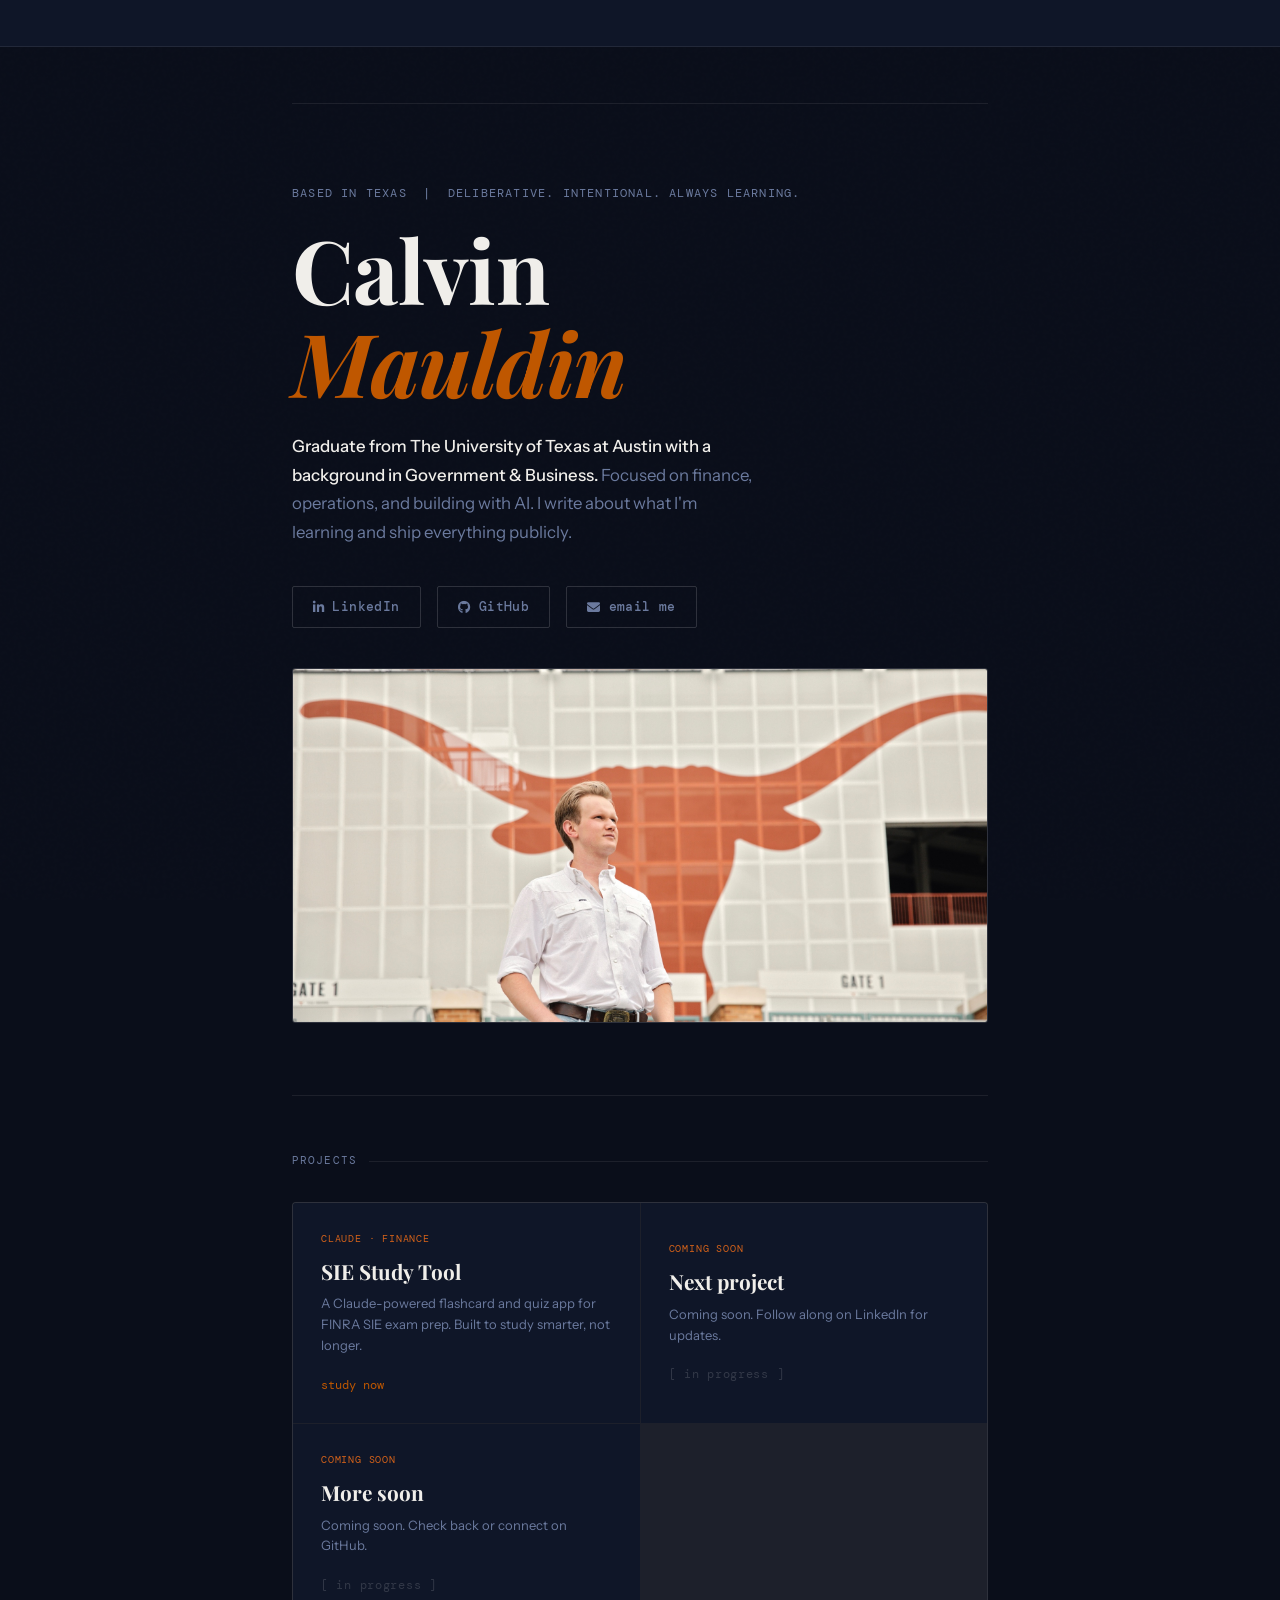
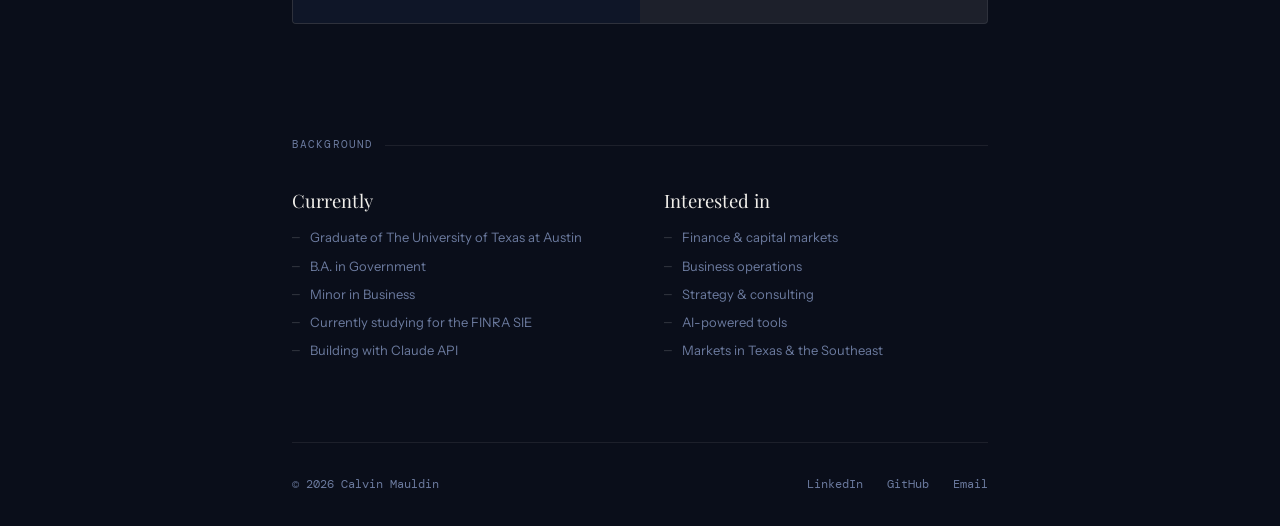
==== index.html @ 6a1c73a0 "change to study now" ====
<!DOCTYPE html>
<html lang="en">
<head>
  <meta charset="UTF-8" />
  <meta name="viewport" content="width=device-width, initial-scale=1.0" />
  <title>Calvin Mauldin</title>
  <link rel="preconnect" href="https://fonts.googleapis.com" />
  <link rel="preconnect" href="https://fonts.gstatic.com" crossorigin />
  <link href="https://fonts.googleapis.com/css2?family=Playfair+Display:ital,wght@0,700;1,700&family=DM+Mono:wght@400;500&family=Instrument+Sans:wght@400;500&display=swap" rel="stylesheet" />
  <link rel="stylesheet" href="https://cdnjs.cloudflare.com/ajax/libs/font-awesome/6.5.0/css/all.min.css"/>
  <style>
    *, *::before, *::after { box-sizing: border-box; margin: 0; padding: 0; }

    :root {
      --bg:       #0a0e1a;
      --bg2:      #0f1628;
      --bg3:      #1a2440;
      --border:   rgba(255,255,255,0.08);
      --border2:  rgba(255,255,255,0.15);
      --text:     #f0eeea;
      --muted:    #6b7a9e;
      --accent:   #bf5700;
      --accent2:  #d4621a;
      --serif:    'Playfair Display', Georgia, serif;
      --sans:     'Instrument Sans', sans-serif;
      --mono:     'DM Mono', monospace;
    }

    html { scroll-behavior: smooth; }

    body {
      background: var(--bg);
      color: var(--text);
      font-family: var(--sans);
      font-size: 16px;
      line-height: 1.6;
      min-height: 100vh;
      -webkit-font-smoothing: antialiased;
    }

    body::before {
      content: '';
      position: fixed;
      inset: 0;
      background-image: url("data:image/svg+xml,%3Csvg viewBox='0 0 256 256' xmlns='http://www.w3.org/2000/svg'%3E%3Cfilter id='noise'%3E%3CfeTurbulence type='fractalNoise' baseFrequency='0.9' numOctaves='4' stitchTiles='stitch'/%3E%3C/filter%3E%3Crect width='100%25' height='100%25' filter='url(%23noise)' opacity='0.04'/%3E%3C/svg%3E");
      pointer-events: none;
      z-index: 0;
      opacity: 0.35;
    }

    .ticker-wrap {
      width: 100%;
      background: #0f1628;
      border-bottom: 1px solid rgba(255,255,255,0.08);
      overflow: hidden;
      position: relative;
      z-index: 10;
    }

    .container {
      max-width: 760px;
      margin: 0 auto;
      padding: 0 2rem;
      position: relative;
      z-index: 1;
    }

    nav {
      padding: 2rem 0 1.5rem;
      display: flex;
      align-items: center;
      justify-content: space-between;
      border-bottom: 1px solid var(--border);
    }

    .nav-name {
      font-family: var(--mono);
      font-size: 13px;
      font-weight: 500;
      letter-spacing: 0.04em;
      color: var(--accent);
      opacity: 0;
      animation: fadeUp 0.5s ease forwards;
    }

    .nav-links {
      display: flex;
      gap: 1.75rem;
      list-style: none;
      opacity: 0;
      animation: fadeUp 0.5s ease 0.1s forwards;
    }

    .nav-links a {
      font-size: 13px;
      color: var(--muted);
      text-decoration: none;
      letter-spacing: 0.02em;
      transition: color 0.2s;
    }
    .nav-links a:hover { color: var(--text); }

    /* hero — stacked with wide banner photo */
    .hero {
      padding: 5rem 0 4.5rem;
    }

    .hero-content { min-width: 0; margin-bottom: 2.5rem; }

    .hero-eyebrow {
      font-family: var(--mono);
      font-size: 12px;
      color: var(--muted);
      letter-spacing: 0.1em;
      text-transform: uppercase;
      margin-bottom: 1.25rem;
      opacity: 0;
      animation: fadeUp 0.6s ease 0.15s forwards;
    }

    .hero-name {
      font-family: var(--serif);
      font-size: clamp(3rem, 8vw, 5.5rem);
      line-height: 1.05;
      letter-spacing: -0.01em;
      color: var(--text);
      margin-bottom: 1.5rem;
      opacity: 0;
      animation: fadeUp 0.7s ease 0.2s forwards;
    }

    .hero-name em {
      font-style: italic;
      color: var(--accent);
    }

    .hero-bio {
      font-size: 1.05rem;
      color: var(--muted);
      max-width: 460px;
      line-height: 1.7;
      margin-bottom: 2.5rem;
      opacity: 0;
      animation: fadeUp 0.7s ease 0.3s forwards;
    }

    .hero-bio strong {
      color: var(--text);
      font-weight: 500;
    }

    .hero-links {
      display: flex;
      gap: 1rem;
      flex-wrap: wrap;
      opacity: 0;
      animation: fadeUp 0.7s ease 0.4s forwards;
    }

    /* portrait — full image stacked below */
    .hero-portrait {
      opacity: 0;
      animation: fadeUp 0.8s ease 0.45s forwards;
      width: 100%;
    }

    .hero-portrait img {
      width: 100%;
      height: auto;
      border-radius: 3px;
      border: 1px solid var(--border2);
      display: block;
    }

    .btn {
      display: inline-flex;
      align-items: center;
      gap: 0.5rem;
      padding: 0.6rem 1.25rem;
      border-radius: 2px;
      font-size: 13px;
      font-family: var(--mono);
      font-weight: 500;
      letter-spacing: 0.03em;
      text-decoration: none;
      transition: all 0.2s;
      cursor: pointer;
    }

    .btn-primary {
      background: var(--accent);
      color: #0e0e0d;
      border: 1px solid var(--accent);
    }
    .btn-primary:hover { background: transparent; color: var(--accent); }

    .btn-ghost {
      background: transparent;
      color: var(--muted);
      border: 1px solid var(--border2);
    }
    .btn-ghost:hover { border-color: var(--accent2); color: var(--accent2); }

    .section-rule {
      height: 1px;
      background: var(--border);
      margin: 0 0 3.5rem;
    }

    .section-label {
      font-family: var(--mono);
      font-size: 11px;
      color: var(--muted);
      letter-spacing: 0.1em;
      text-transform: uppercase;
      margin-bottom: 2rem;
      display: flex;
      align-items: center;
      gap: 0.75rem;
    }
    .section-label::after {
      content: '';
      flex: 1;
      height: 1px;
      background: var(--border);
    }

    .projects { padding-bottom: 5rem; }

    .projects-grid {
      display: grid;
      grid-template-columns: repeat(auto-fill, minmax(280px, 1fr));
      gap: 1px;
      background: var(--border);
      border: 1px solid var(--border);
      border-radius: 4px;
      overflow: hidden;
      margin-bottom: 2rem;
    }

    .project-card {
      background: var(--bg2);
      padding: 1.75rem;
      transition: background 0.2s;
      position: relative;
    }
    .project-card:hover { background: var(--bg3); }

    .project-card.placeholder {
      display: flex;
      flex-direction: column;
      align-items: flex-start;
      justify-content: center;
      min-height: 180px;
    }

    .project-tag {
      font-family: var(--mono);
      font-size: 10px;
      letter-spacing: 0.08em;
      text-transform: uppercase;
      color: var(--accent2);
      margin-bottom: 0.75rem;
    }

    .project-title {
      font-family: var(--serif);
      font-size: 1.3rem;
      color: var(--text);
      margin-bottom: 0.6rem;
      line-height: 1.2;
    }

    .project-desc {
      font-size: 13px;
      color: var(--muted);
      line-height: 1.6;
      margin-bottom: 1.25rem;
    }

    .project-link {
      font-family: var(--mono);
      font-size: 12px;
      color: var(--accent);
      text-decoration: none;
      display: inline-flex;
      align-items: center;
      gap: 0.3rem;
      transition: gap 0.2s;
    }
    .project-link:hover { gap: 0.5rem; }

    .coming-soon {
      font-family: var(--mono);
      font-size: 12px;
      color: var(--border2);
      letter-spacing: 0.06em;
    }

    .about { padding-bottom: 5rem; }

    .about-grid {
      display: grid;
      grid-template-columns: 1fr 1fr;
      gap: 3rem;
    }

    .about-col h3 {
      font-family: var(--serif);
      font-size: 1.15rem;
      color: var(--text);
      margin-bottom: 0.75rem;
      font-weight: 400;
    }

    .about-list {
      list-style: none;
      display: flex;
      flex-direction: column;
      gap: 0.4rem;
    }

    .about-list li {
      font-size: 13px;
      color: var(--muted);
      display: flex;
      gap: 0.6rem;
      align-items: baseline;
    }

    .about-list li::before {
      content: '—';
      color: var(--border2);
      font-family: var(--mono);
      flex-shrink: 0;
    }

    footer {
      border-top: 1px solid var(--border);
      padding: 2rem 0;
      display: flex;
      align-items: center;
      justify-content: space-between;
      flex-wrap: wrap;
      gap: 1rem;
    }

    .footer-copy {
      font-family: var(--mono);
      font-size: 12px;
      color: var(--muted);
    }

    .footer-links { display: flex; gap: 1.5rem; }

    .footer-links a {
      font-family: var(--mono);
      font-size: 12px;
      color: var(--muted);
      text-decoration: none;
      transition: color 0.2s;
    }
    .footer-links a:hover { color: var(--accent); }

    @keyframes fadeUp {
      from { opacity: 0; transform: translateY(16px); }
      to   { opacity: 1; transform: translateY(0); }
    }

    .reveal {
      opacity: 0;
      transform: translateY(20px);
      transition: opacity 0.6s ease, transform 0.6s ease;
    }
    .reveal.visible { opacity: 1; transform: translateY(0); }

    @media (max-width: 620px) {
      .about-grid { grid-template-columns: 1fr; gap: 2rem; }
      .hero-name { font-size: 3rem; }
      nav { flex-direction: column; align-items: flex-start; gap: .75rem; }
    }
  </style>
</head>
<body>

  <!-- TICKER -->
  <div class="ticker-wrap">
    <iframe scrolling="no" allowtransparency="true" frameborder="0"
      style="display:block;width:100%;height:46px"
      src="https://www.tradingview.com/embed-widget/ticker-tape/?locale=en#%7B%22symbols%22%3A%5B%7B%22description%22%3A%22S%26P%20500%22%2C%22proName%22%3A%22FOREXCOM%3ASPX500%22%7D%2C%7B%22description%22%3A%22Berkshire%20A%22%2C%22proName%22%3A%22NYSE%3ABRK.A%22%7D%2C%7B%22description%22%3A%22Berkshire%20B%22%2C%22proName%22%3A%22NYSE%3ABRK.B%22%7D%2C%7B%22description%22%3A%22Apple%22%2C%22proName%22%3A%22NASDAQ%3AAAPL%22%7D%2C%7B%22description%22%3A%22Tesla%22%2C%22proName%22%3A%22NASDAQ%3ATSLA%22%7D%2C%7B%22description%22%3A%22Nvidia%22%2C%22proName%22%3A%22NASDAQ%3ANVDA%22%7D%2C%7B%22description%22%3A%22Goldman%22%2C%22proName%22%3A%22NYSE%3AGS%22%7D%2C%7B%22description%22%3A%22Palantir%22%2C%22proName%22%3A%22NYSE%3APLTR%22%7D%2C%7B%22description%22%3A%22JPMorgan%22%2C%22proName%22%3A%22NYSE%3AJPM%22%7D%2C%7B%22description%22%3A%22Moelis%22%2C%22proName%22%3A%22NYSE%3AMC%22%7D%2C%7B%22description%22%3A%22UBS%22%2C%22proName%22%3A%22NYSE%3AUBS%22%7D%2C%7B%22description%22%3A%22Bank%20of%20America%22%2C%22proName%22%3A%22NYSE%3ABAC%22%7D%2C%7B%22description%22%3A%22Lockheed%22%2C%22proName%22%3A%22NYSE%3ALMT%22%7D%2C%7B%22description%22%3A%22Dell%22%2C%22proName%22%3A%22NYSE%3ADELL%22%7D%2C%7B%22description%22%3A%22IBM%22%2C%22proName%22%3A%22NYSE%3AIBM%22%7D%2C%7B%22description%22%3A%22QXO%22%2C%22proName%22%3A%22NYSE%3AQXO%22%7D%2C%7B%22description%22%3A%22XPO%22%2C%22proName%22%3A%22NYSE%3AXPO%22%7D%2C%7B%22description%22%3A%22GXO%22%2C%22proName%22%3A%22NYSE%3AGXO%22%7D%2C%7B%22description%22%3A%22RXO%22%2C%22proName%22%3A%22NYSE%3ARXO%22%7D%2C%7B%22description%22%3A%22TopBuild%22%2C%22proName%22%3A%22NYSE%3ATBI%22%7D%2C%7B%22description%22%3A%22Nike%22%2C%22proName%22%3A%22NYSE%3ANKE%22%7D%2C%7B%22description%22%3A%22On%20Running%22%2C%22proName%22%3A%22NYSE%3AONON%22%7D%2C%7B%22description%22%3A%22Starbucks%22%2C%22proName%22%3A%22NASDAQ%3ASBUX%22%7D%2C%7B%22description%22%3A%22Chevron%22%2C%22proName%22%3A%22NYSE%3ACVX%22%7D%2C%7B%22description%22%3A%22Exxon%22%2C%22proName%22%3A%22NYSE%3AXOM%22%7D%2C%7B%22description%22%3A%22Shell%22%2C%22proName%22%3A%22NYSE%3ASHEL%22%7D%2C%7B%22description%22%3A%22BP%22%2C%22proName%22%3A%22NYSE%3ABP%22%7D%2C%7B%22description%22%3A%22Crude%20Oil%22%2C%22proName%22%3A%22TVC%3AUSOIL%22%7D%2C%7B%22description%22%3A%2210Y%20Treasury%22%2C%22proName%22%3A%22TVC%3AUS10Y%22%7D%2C%7B%22description%22%3A%22Gold%22%2C%22proName%22%3A%22TVC%3AGOLD%22%7D%2C%7B%22description%22%3A%22Bitcoin%22%2C%22proName%22%3A%22BITSTAMP%3ABTCUSD%22%7D%2C%7B%22description%22%3A%22Amazon%22%2C%22proName%22%3A%22NASDAQ%3AAMZN%22%7D%2C%7B%22description%22%3A%22Visa%22%2C%22proName%22%3A%22NYSE%3AV%22%7D%5D%2C%22showSymbolLogo%22%3Atrue%2C%22isTransparent%22%3Atrue%2C%22displayMode%22%3A%22adaptive%22%2C%22colorTheme%22%3A%22dark%22%7D">
    </iframe>
  </div>

  <div class="container">

    <nav></nav>

    <!-- hero -->
    <section class="hero">
      <div class="hero-content">
        <p class="hero-eyebrow">Based in Texas &nbsp;|&nbsp; Deliberative. Intentional. Always learning.</p>
        <h1 class="hero-name">Calvin<br /><em>Mauldin</em></h1>
        <p class="hero-bio">
          <strong>Graduate from The University of Texas at Austin with a background in Government &amp; Business.</strong> Focused on finance, operations, and building with AI. I write about what I'm learning and ship everything publicly.
        </p>
        <div class="hero-links">
          <a href="https://linkedin.com/in/calvinwmauldin" target="_blank" rel="noopener" class="btn btn-ghost"><i class="fab fa-linkedin-in"></i> LinkedIn</a>
          <a href="https://github.com/cwmtx2003" target="_blank" rel="noopener" class="btn btn-ghost"><i class="fab fa-github"></i> GitHub</a>
          <a href="mailto:calvin9306@outlook.com" class="btn btn-ghost"><i class="fas fa-envelope"></i> email me</a>
        </div>
      </div>
      <div class="hero-portrait">
        <img src="Calvinwebsiteheadshot.jpg" alt="Calvin Mauldin at UT Austin" />
      </div>
    </section>

    <!-- projects -->
    <section class="projects" id="projects">
      <div class="section-rule"></div>
      <p class="section-label reveal">Projects</p>
      <div class="projects-grid reveal">
        <div class="project-card placeholder">
          <span class="project-tag">Claude · Finance</span>
          <h2 class="project-title">SIE Study Tool</h2>
          <p class="project-desc">A Claude-powered flashcard and quiz app for FINRA SIE exam prep. Built to study smarter, not longer.</p>
          <a href="/sie-study-tool/" class="project-link" target="_blank" rel="noopener noreferrer">study now</a>
        </div>
        <div class="project-card placeholder">
          <span class="project-tag">Coming soon</span>
          <h2 class="project-title">Next project</h2>
          <p class="project-desc">Coming soon. Follow along on LinkedIn for updates.</p>
          <span class="coming-soon">[ in progress ]</span>
        </div>
        <div class="project-card placeholder">
          <span class="project-tag">Coming soon</span>
          <h2 class="project-title">More soon</h2>
          <p class="project-desc">Coming soon. Check back or connect on GitHub.</p>
          <span class="coming-soon">[ in progress ]</span>
        </div>
      </div>
    </section>

    <!-- about -->
    <section class="about" id="about">
      <p class="section-label reveal">Background</p>
      <div class="about-grid reveal">
        <div class="about-col">
          <h3>Currently</h3>
          <ul class="about-list">
            <li>Graduate of The University of Texas at Austin</li>
            <li>B.A. in Government</li>
            <li>Minor in Business</li>
            <li>Currently studying for the FINRA SIE</li>
            <li>Building with Claude API</li>
          </ul>
        </div>
        <div class="about-col">
          <h3>Interested in</h3>
          <ul class="about-list">
            <li>Finance &amp; capital markets</li>
            <li>Business operations</li>
            <li>Strategy &amp; consulting</li>
            <li>AI-powered tools</li>
            <li>Markets in Texas &amp; the Southeast</li>
          </ul>
        </div>
      </div>
    </section>

    <!-- footer -->
    <footer>
      <span class="footer-copy">© 2026 Calvin Mauldin</span>
      <div class="footer-links">
        <a href="https://linkedin.com/in/calvinwmauldin" target="_blank" rel="noopener">LinkedIn</a>
        <a href="https://github.com/cwmtx2003" target="_blank" rel="noopener">GitHub</a>
        <a href="mailto:calvin9306@outlook.com">Email</a>
      </div>
    </footer>

  </div>

  <script>
    const reveals = document.querySelectorAll('.reveal');
    const observer = new IntersectionObserver((entries) => {
      entries.forEach(e => { if (e.isIntersecting) { e.target.classList.add('visible'); } });
    }, { threshold: 0.1 });
    reveals.forEach(el => observer.observe(el));
  </script>

</body>
</html>
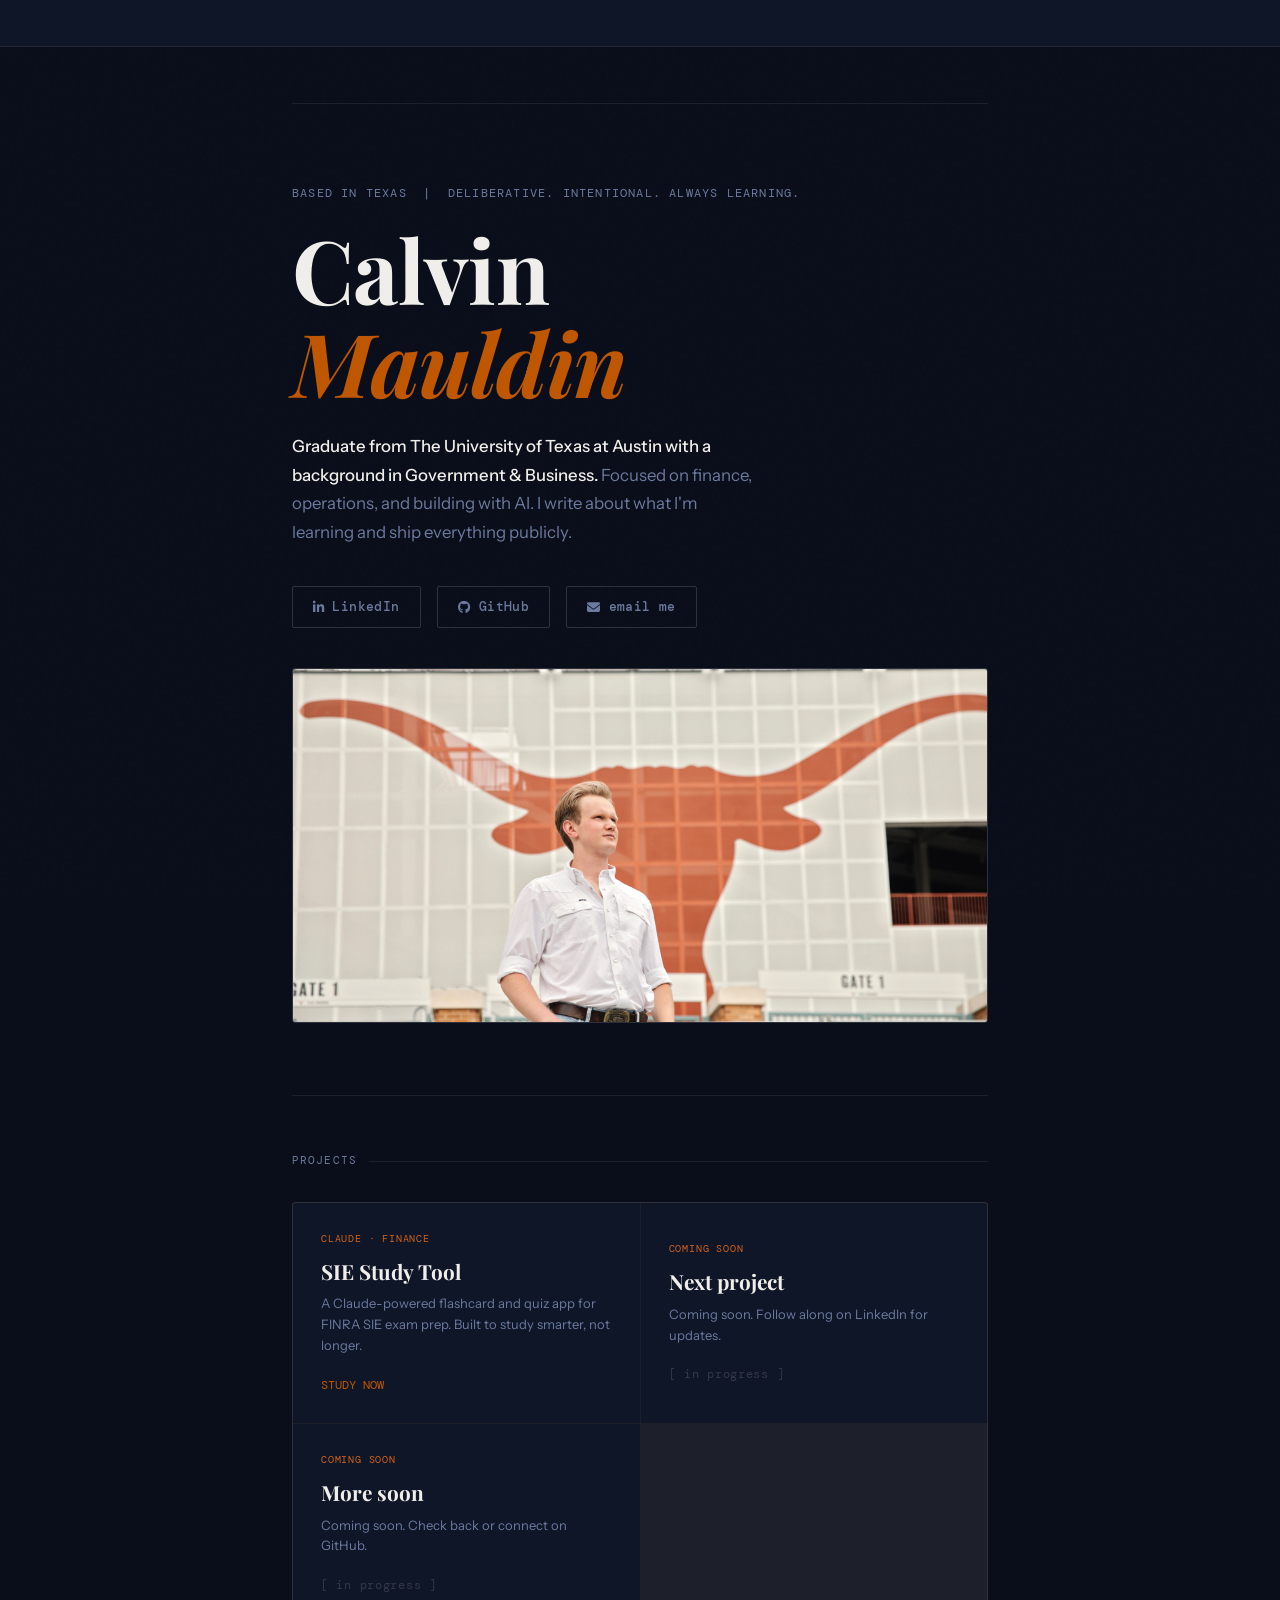
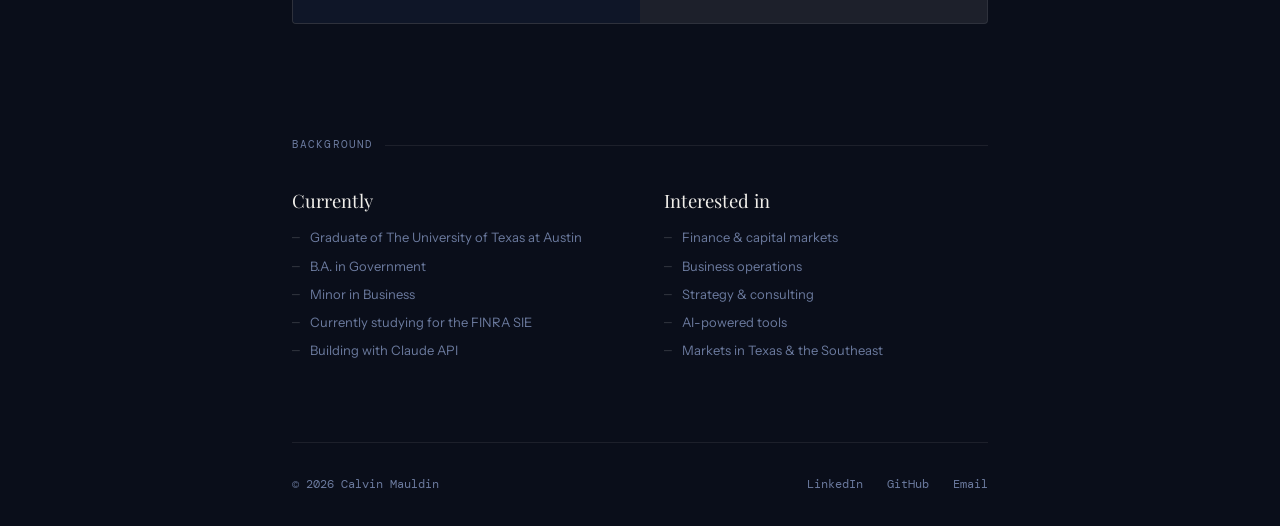
==== commit 04586bc8: "study now all caps" ====
--- a/index.html
+++ b/index.html
@@ -423,7 +423,7 @@
           <span class="project-tag">Claude · Finance</span>
           <h2 class="project-title">SIE Study Tool</h2>
           <p class="project-desc">A Claude-powered flashcard and quiz app for FINRA SIE exam prep. Built to study smarter, not longer.</p>
-          <a href="/sie-study-tool/" class="project-link" target="_blank" rel="noopener noreferrer">study now</a>
+          <a href="/sie-study-tool/" class="project-link" target="_blank" rel="noopener noreferrer">STUDY NOW</a>
         </div>
         <div class="project-card placeholder">
           <span class="project-tag">Coming soon</span>
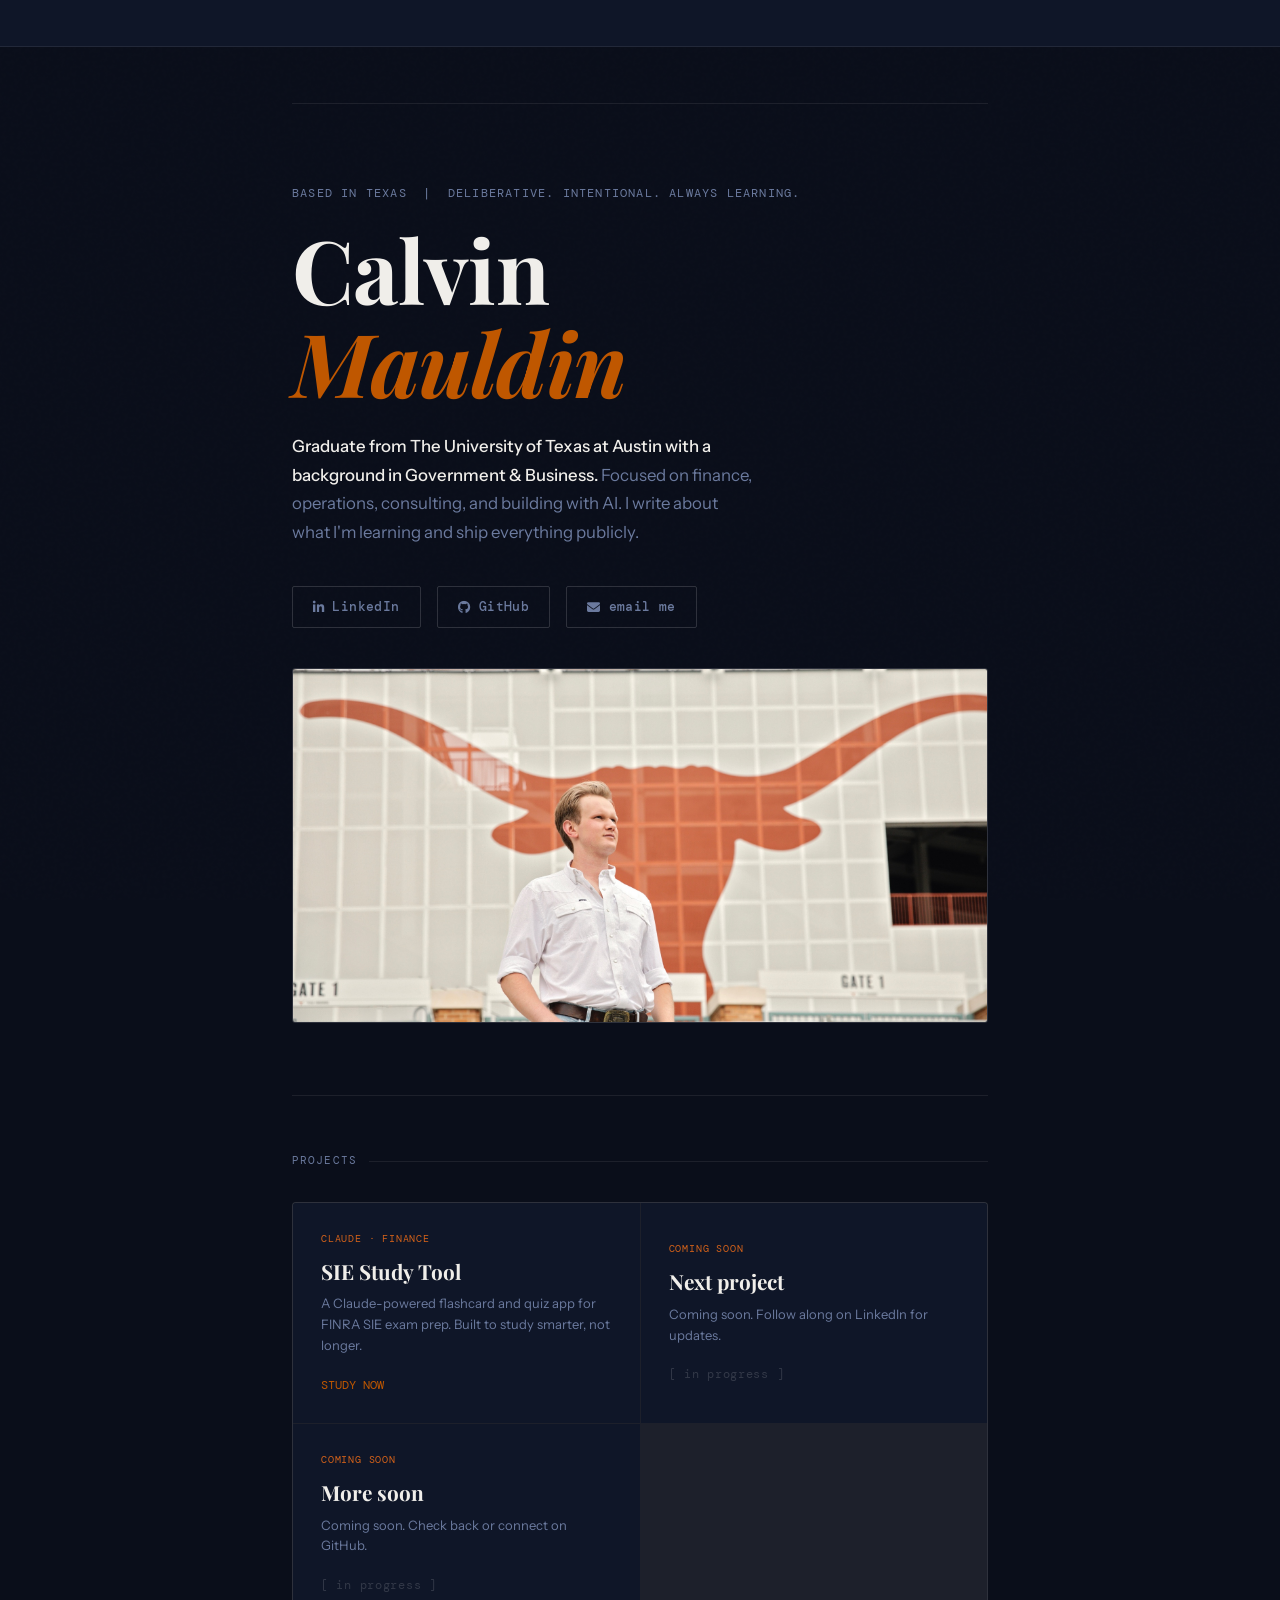
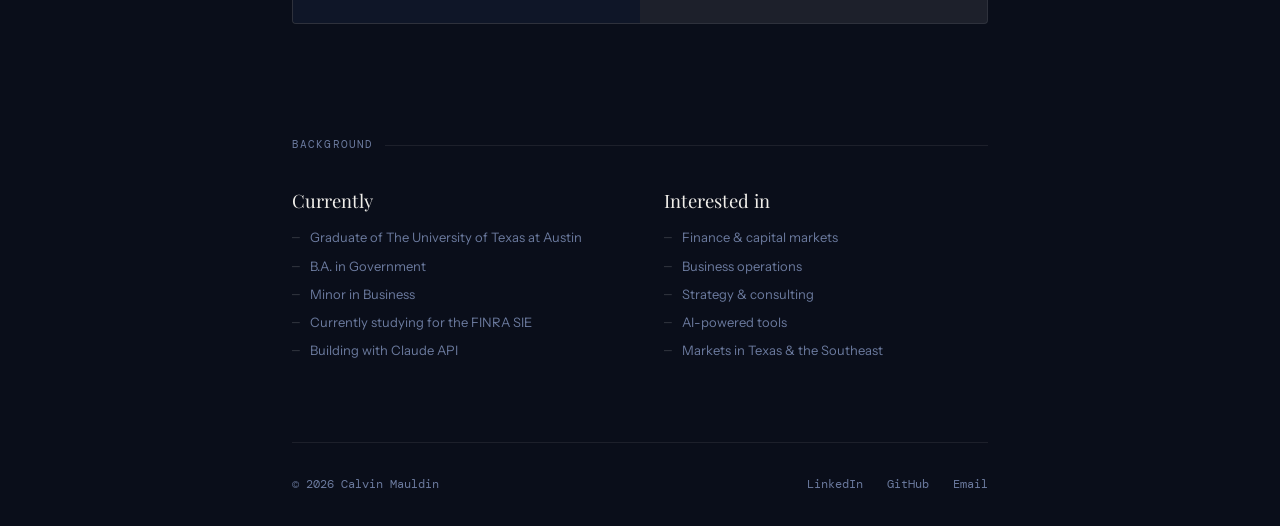
==== commit 63312931: "headline tweak" ====
--- a/index.html
+++ b/index.html
@@ -401,7 +401,7 @@
         <p class="hero-eyebrow">Based in Texas &nbsp;|&nbsp; Deliberative. Intentional. Always learning.</p>
         <h1 class="hero-name">Calvin<br /><em>Mauldin</em></h1>
         <p class="hero-bio">
-          <strong>Graduate from The University of Texas at Austin with a background in Government &amp; Business.</strong> Focused on finance, operations, and building with AI. I write about what I'm learning and ship everything publicly.
+          <strong>Graduate from The University of Texas at Austin with a background in Government &amp; Business.</strong> Focused on finance, operations, consulting, and building with AI. I write about what I'm learning and ship everything publicly.
         </p>
         <div class="hero-links">
           <a href="https://linkedin.com/in/calvinwmauldin" target="_blank" rel="noopener" class="btn btn-ghost"><i class="fab fa-linkedin-in"></i> LinkedIn</a>
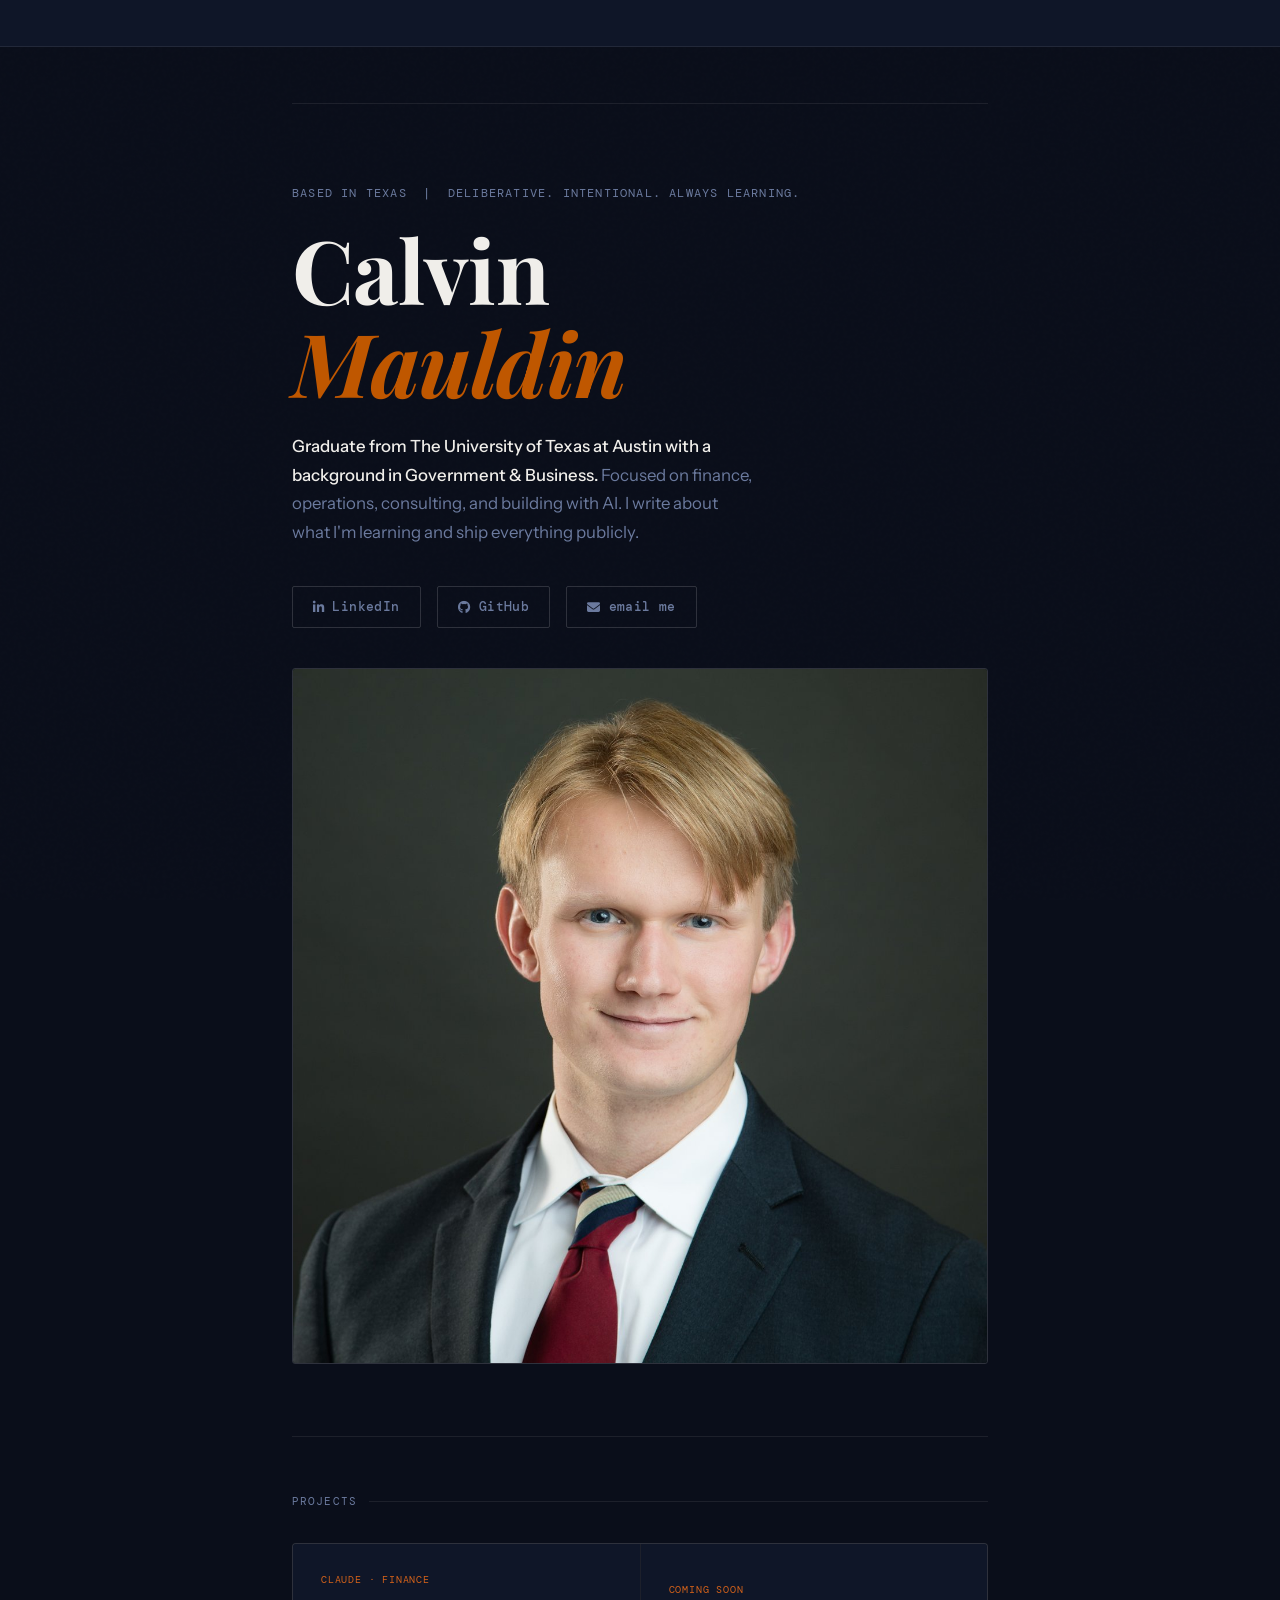
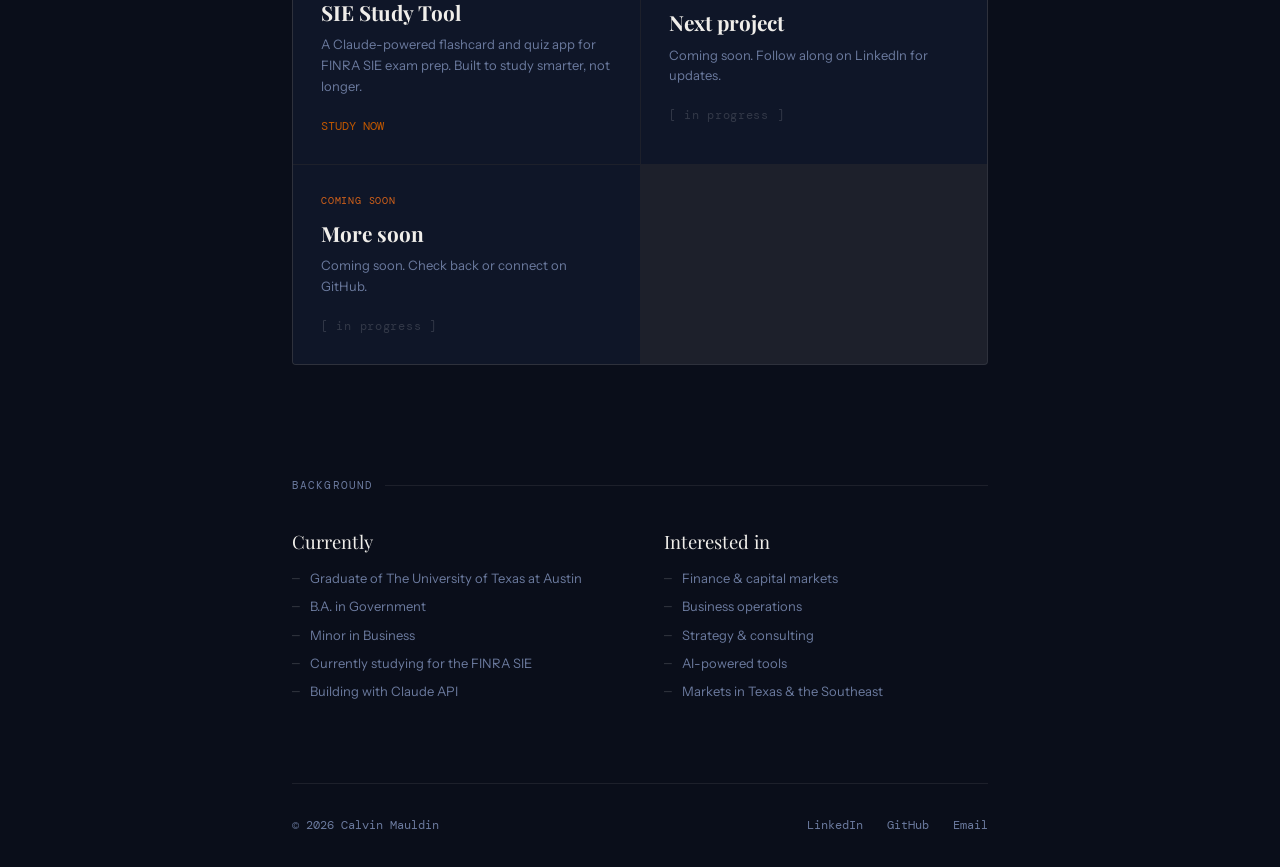
==== commit 4d25a494: "Replace headshot with new portrait; update alt text Swap Calvinwebsiteheadshot.jpg for the new studi" ====
--- a/index.html
+++ b/index.html
@@ -410,7 +410,7 @@
         </div>
       </div>
       <div class="hero-portrait">
-        <img src="Calvinwebsiteheadshot.jpg" alt="Calvin Mauldin at UT Austin" />
+        <img src="Calvinwebsiteheadshot.jpg" alt="Calvin Mauldin" />
       </div>
     </section>
 
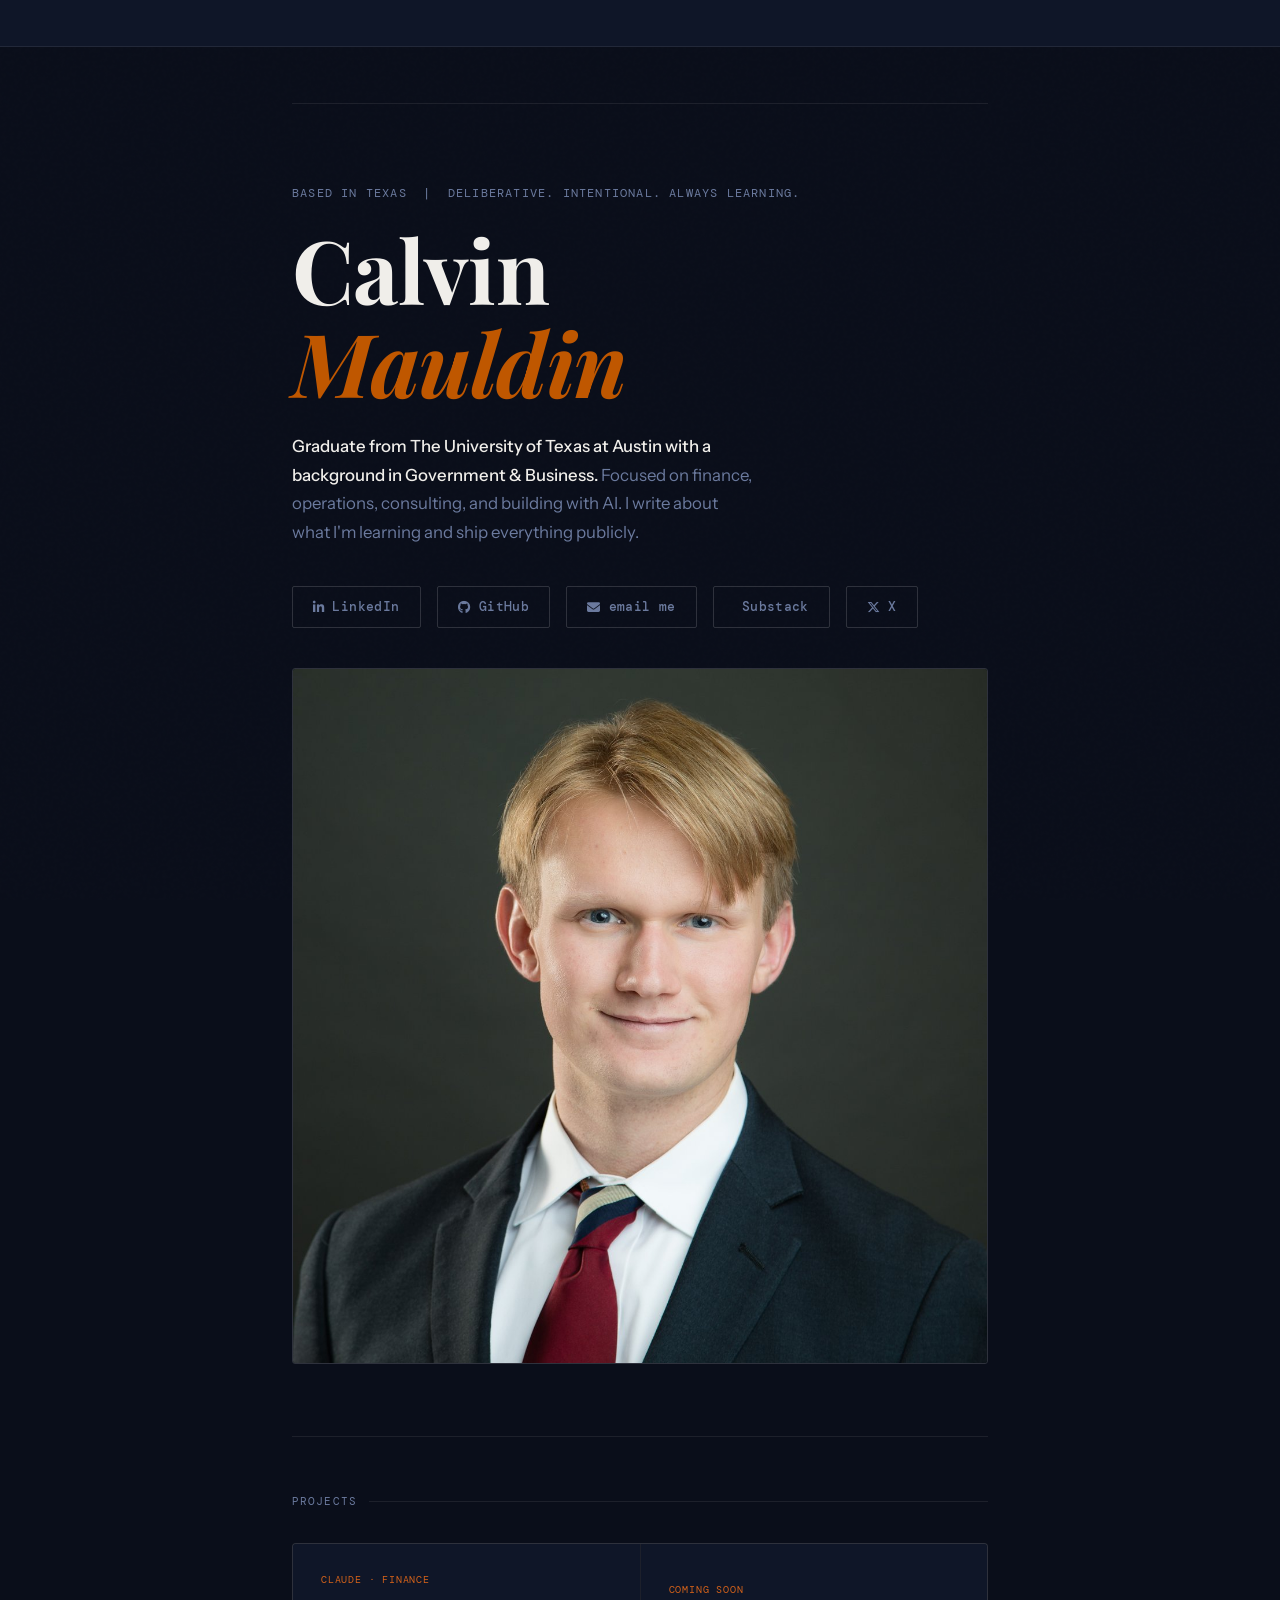
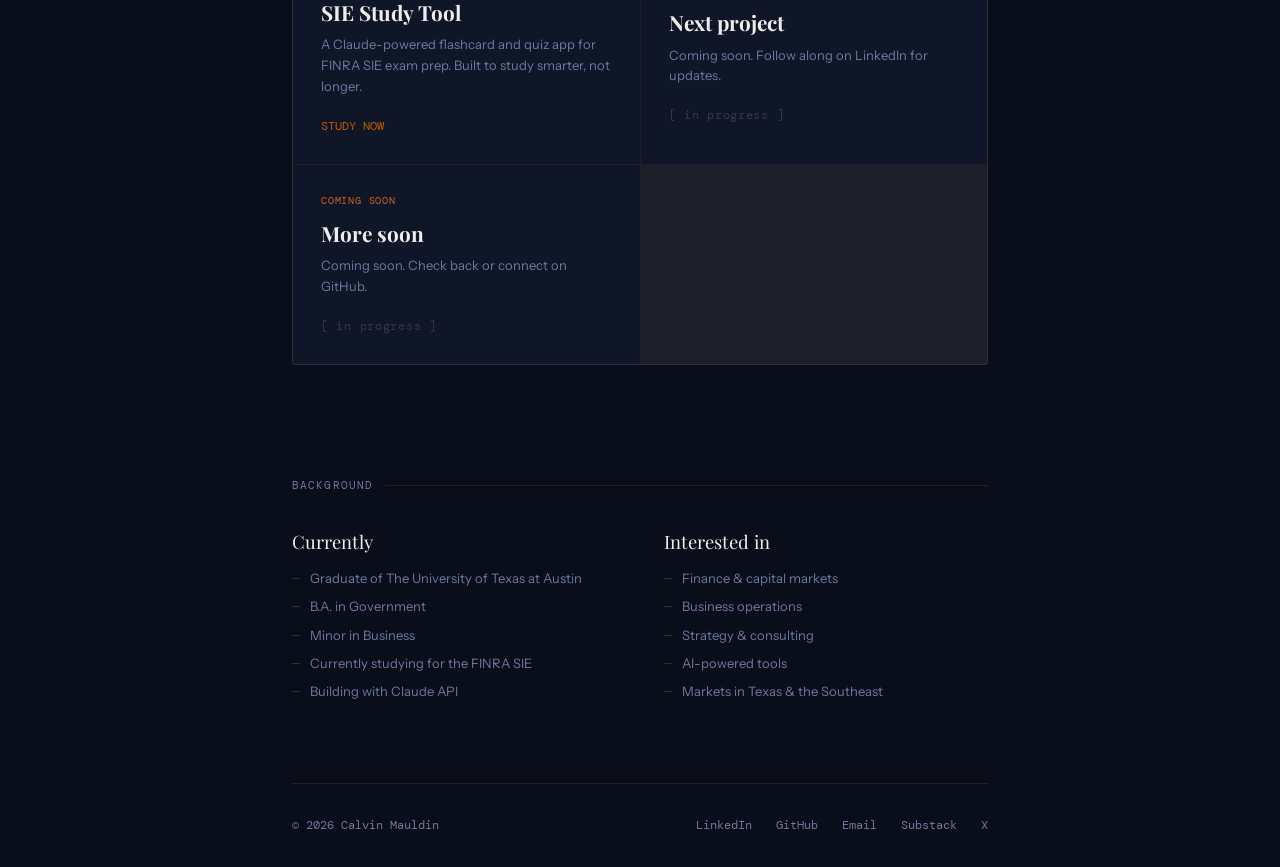
==== commit ae1b2383: "Add Substack and X links to hero and footer Co-Authored-By: Claude Opus 4.8 <noreply@anthropic.com>" ====
--- a/index.html
+++ b/index.html
@@ -387,7 +387,7 @@
   <div class="ticker-wrap">
     <iframe scrolling="no" allowtransparency="true" frameborder="0"
       style="display:block;width:100%;height:46px"
-      src="https://www.tradingview.com/embed-widget/ticker-tape/?locale=en#%7B%22symbols%22%3A%5B%7B%22description%22%3A%22S%26P%20500%22%2C%22proName%22%3A%22FOREXCOM%3ASPX500%22%7D%2C%7B%22description%22%3A%22Berkshire%20A%22%2C%22proName%22%3A%22NYSE%3ABRK.A%22%7D%2C%7B%22description%22%3A%22Berkshire%20B%22%2C%22proName%22%3A%22NYSE%3ABRK.B%22%7D%2C%7B%22description%22%3A%22Apple%22%2C%22proName%22%3A%22NASDAQ%3AAAPL%22%7D%2C%7B%22description%22%3A%22Tesla%22%2C%22proName%22%3A%22NASDAQ%3ATSLA%22%7D%2C%7B%22description%22%3A%22Nvidia%22%2C%22proName%22%3A%22NASDAQ%3ANVDA%22%7D%2C%7B%22description%22%3A%22Goldman%22%2C%22proName%22%3A%22NYSE%3AGS%22%7D%2C%7B%22description%22%3A%22Palantir%22%2C%22proName%22%3A%22NYSE%3APLTR%22%7D%2C%7B%22description%22%3A%22JPMorgan%22%2C%22proName%22%3A%22NYSE%3AJPM%22%7D%2C%7B%22description%22%3A%22Moelis%22%2C%22proName%22%3A%22NYSE%3AMC%22%7D%2C%7B%22description%22%3A%22UBS%22%2C%22proName%22%3A%22NYSE%3AUBS%22%7D%2C%7B%22description%22%3A%22Bank%20of%20America%22%2C%22proName%22%3A%22NYSE%3ABAC%22%7D%2C%7B%22description%22%3A%22Lockheed%22%2C%22proName%22%3A%22NYSE%3ALMT%22%7D%2C%7B%22description%22%3A%22Dell%22%2C%22proName%22%3A%22NYSE%3ADELL%22%7D%2C%7B%22description%22%3A%22IBM%22%2C%22proName%22%3A%22NYSE%3AIBM%22%7D%2C%7B%22description%22%3A%22QXO%22%2C%22proName%22%3A%22NYSE%3AQXO%22%7D%2C%7B%22description%22%3A%22XPO%22%2C%22proName%22%3A%22NYSE%3AXPO%22%7D%2C%7B%22description%22%3A%22GXO%22%2C%22proName%22%3A%22NYSE%3AGXO%22%7D%2C%7B%22description%22%3A%22RXO%22%2C%22proName%22%3A%22NYSE%3ARXO%22%7D%2C%7B%22description%22%3A%22TopBuild%22%2C%22proName%22%3A%22NYSE%3ATBI%22%7D%2C%7B%22description%22%3A%22Nike%22%2C%22proName%22%3A%22NYSE%3ANKE%22%7D%2C%7B%22description%22%3A%22On%20Running%22%2C%22proName%22%3A%22NYSE%3AONON%22%7D%2C%7B%22description%22%3A%22Starbucks%22%2C%22proName%22%3A%22NASDAQ%3ASBUX%22%7D%2C%7B%22description%22%3A%22Chevron%22%2C%22proName%22%3A%22NYSE%3ACVX%22%7D%2C%7B%22description%22%3A%22Exxon%22%2C%22proName%22%3A%22NYSE%3AXOM%22%7D%2C%7B%22description%22%3A%22Shell%22%2C%22proName%22%3A%22NYSE%3ASHEL%22%7D%2C%7B%22description%22%3A%22BP%22%2C%22proName%22%3A%22NYSE%3ABP%22%7D%2C%7B%22description%22%3A%22Crude%20Oil%22%2C%22proName%22%3A%22TVC%3AUSOIL%22%7D%2C%7B%22description%22%3A%2210Y%20Treasury%22%2C%22proName%22%3A%22TVC%3AUS10Y%22%7D%2C%7B%22description%22%3A%22Gold%22%2C%22proName%22%3A%22TVC%3AGOLD%22%7D%2C%7B%22description%22%3A%22Bitcoin%22%2C%22proName%22%3A%22BITSTAMP%3ABTCUSD%22%7D%2C%7B%22description%22%3A%22Amazon%22%2C%22proName%22%3A%22NASDAQ%3AAMZN%22%7D%2C%7B%22description%22%3A%22Visa%22%2C%22proName%22%3A%22NYSE%3AV%22%7D%5D%2C%22showSymbolLogo%22%3Atrue%2C%22isTransparent%22%3Atrue%2C%22displayMode%22%3A%22adaptive%22%2C%22colorTheme%22%3A%22dark%22%7D">
+      src="https://www.tradingview.com/embed-widget/ticker-tape/?locale=en#%7B%22symbols%22%3A%5B%7B%22description%22%3A%22Bitcoin%22%2C%22proName%22%3A%22BITSTAMP%3ABTCUSD%22%7D%2C%7B%22description%22%3A%22S%26P%20500%22%2C%22proName%22%3A%22FOREXCOM%3ASPX500%22%7D%2C%7B%22description%22%3A%2210Y%20Treasury%22%2C%22proName%22%3A%22FRED%3ADGS10%22%7D%2C%7B%22description%22%3A%22QQQ%22%2C%22proName%22%3A%22NASDAQ%3AQQQ%22%7D%2C%7B%22description%22%3A%22VOO%22%2C%22proName%22%3A%22AMEX%3AVOO%22%7D%2C%7B%22description%22%3A%22VTI%22%2C%22proName%22%3A%22AMEX%3AVTI%22%7D%2C%7B%22description%22%3A%22VTV%22%2C%22proName%22%3A%22AMEX%3AVTV%22%7D%2C%7B%22description%22%3A%22Gold%22%2C%22proName%22%3A%22TVC%3AGOLD%22%7D%2C%7B%22description%22%3A%22Crude%20Oil%22%2C%22proName%22%3A%22TVC%3AUSOIL%22%7D%2C%7B%22description%22%3A%22Berkshire%20A%22%2C%22proName%22%3A%22NYSE%3ABRK.A%22%7D%2C%7B%22description%22%3A%22Goldman%22%2C%22proName%22%3A%22NYSE%3AGS%22%7D%2C%7B%22description%22%3A%22Berkshire%20B%22%2C%22proName%22%3A%22NYSE%3ABRK.B%22%7D%2C%7B%22description%22%3A%22Lockheed%22%2C%22proName%22%3A%22NYSE%3ALMT%22%7D%2C%7B%22description%22%3A%22TopBuild%22%2C%22proName%22%3A%22NYSE%3ABLD%22%7D%2C%7B%22description%22%3A%22Visa%22%2C%22proName%22%3A%22NYSE%3AV%22%7D%2C%7B%22description%22%3A%22Tesla%22%2C%22proName%22%3A%22NASDAQ%3ATSLA%22%7D%2C%7B%22description%22%3A%22IBM%22%2C%22proName%22%3A%22NYSE%3AIBM%22%7D%2C%7B%22description%22%3A%22JPMorgan%22%2C%22proName%22%3A%22NYSE%3AJPM%22%7D%2C%7B%22description%22%3A%22Amazon%22%2C%22proName%22%3A%22NASDAQ%3AAMZN%22%7D%2C%7B%22description%22%3A%22Apple%22%2C%22proName%22%3A%22NASDAQ%3AAAPL%22%7D%2C%7B%22description%22%3A%22SpaceX%22%2C%22proName%22%3A%22NASDAQ%3ASPCX%22%7D%2C%7B%22description%22%3A%22Chevron%22%2C%22proName%22%3A%22NYSE%3ACVX%22%7D%2C%7B%22description%22%3A%22Nvidia%22%2C%22proName%22%3A%22NASDAQ%3ANVDA%22%7D%2C%7B%22description%22%3A%22Palantir%22%2C%22proName%22%3A%22NASDAQ%3APLTR%22%7D%2C%7B%22description%22%3A%22XPO%22%2C%22proName%22%3A%22NYSE%3AXPO%22%7D%2C%7B%22description%22%3A%22Dell%22%2C%22proName%22%3A%22NYSE%3ADELL%22%7D%2C%7B%22description%22%3A%22Exxon%22%2C%22proName%22%3A%22NYSE%3AXOM%22%7D%2C%7B%22description%22%3A%22Starbucks%22%2C%22proName%22%3A%22NASDAQ%3ASBUX%22%7D%2C%7B%22description%22%3A%22Shell%22%2C%22proName%22%3A%22NYSE%3ASHEL%22%7D%2C%7B%22description%22%3A%22Moelis%22%2C%22proName%22%3A%22NYSE%3AMC%22%7D%2C%7B%22description%22%3A%22Nike%22%2C%22proName%22%3A%22NYSE%3ANKE%22%7D%2C%7B%22description%22%3A%22On%20Running%22%2C%22proName%22%3A%22NYSE%3AONON%22%7D%2C%7B%22description%22%3A%22GXO%22%2C%22proName%22%3A%22NYSE%3AGXO%22%7D%2C%7B%22description%22%3A%22Bank%20of%20America%22%2C%22proName%22%3A%22NYSE%3ABAC%22%7D%2C%7B%22description%22%3A%22UBS%22%2C%22proName%22%3A%22NYSE%3AUBS%22%7D%2C%7B%22description%22%3A%22BP%22%2C%22proName%22%3A%22NYSE%3ABP%22%7D%2C%7B%22description%22%3A%22QXO%22%2C%22proName%22%3A%22NYSE%3AQXO%22%7D%2C%7B%22description%22%3A%22RXO%22%2C%22proName%22%3A%22NYSE%3ARXO%22%7D%5D%2C%22showSymbolLogo%22%3Atrue%2C%22isTransparent%22%3Atrue%2C%22displayMode%22%3A%22adaptive%22%2C%22colorTheme%22%3A%22dark%22%7D">
     </iframe>
   </div>
 
@@ -407,6 +407,8 @@
           <a href="https://linkedin.com/in/calvinwmauldin" target="_blank" rel="noopener" class="btn btn-ghost"><i class="fab fa-linkedin-in"></i> LinkedIn</a>
           <a href="https://github.com/cwmtx2003" target="_blank" rel="noopener" class="btn btn-ghost"><i class="fab fa-github"></i> GitHub</a>
           <a href="mailto:calvin9306@outlook.com" class="btn btn-ghost"><i class="fas fa-envelope"></i> email me</a>
+          <a href="https://substack.com/@calvinwmauldin" target="_blank" rel="noopener" class="btn btn-ghost"><i class="fab fa-square-substack"></i> Substack</a>
+          <a href="https://x.com/CalvinWMauldin" target="_blank" rel="noopener" class="btn btn-ghost"><i class="fab fa-x-twitter"></i> X</a>
         </div>
       </div>
       <div class="hero-portrait">
@@ -474,6 +476,8 @@
         <a href="https://linkedin.com/in/calvinwmauldin" target="_blank" rel="noopener">LinkedIn</a>
         <a href="https://github.com/cwmtx2003" target="_blank" rel="noopener">GitHub</a>
         <a href="mailto:calvin9306@outlook.com">Email</a>
+        <a href="https://substack.com/@calvinwmauldin" target="_blank" rel="noopener">Substack</a>
+        <a href="https://x.com/CalvinWMauldin" target="_blank" rel="noopener">X</a>
       </div>
     </footer>
 
